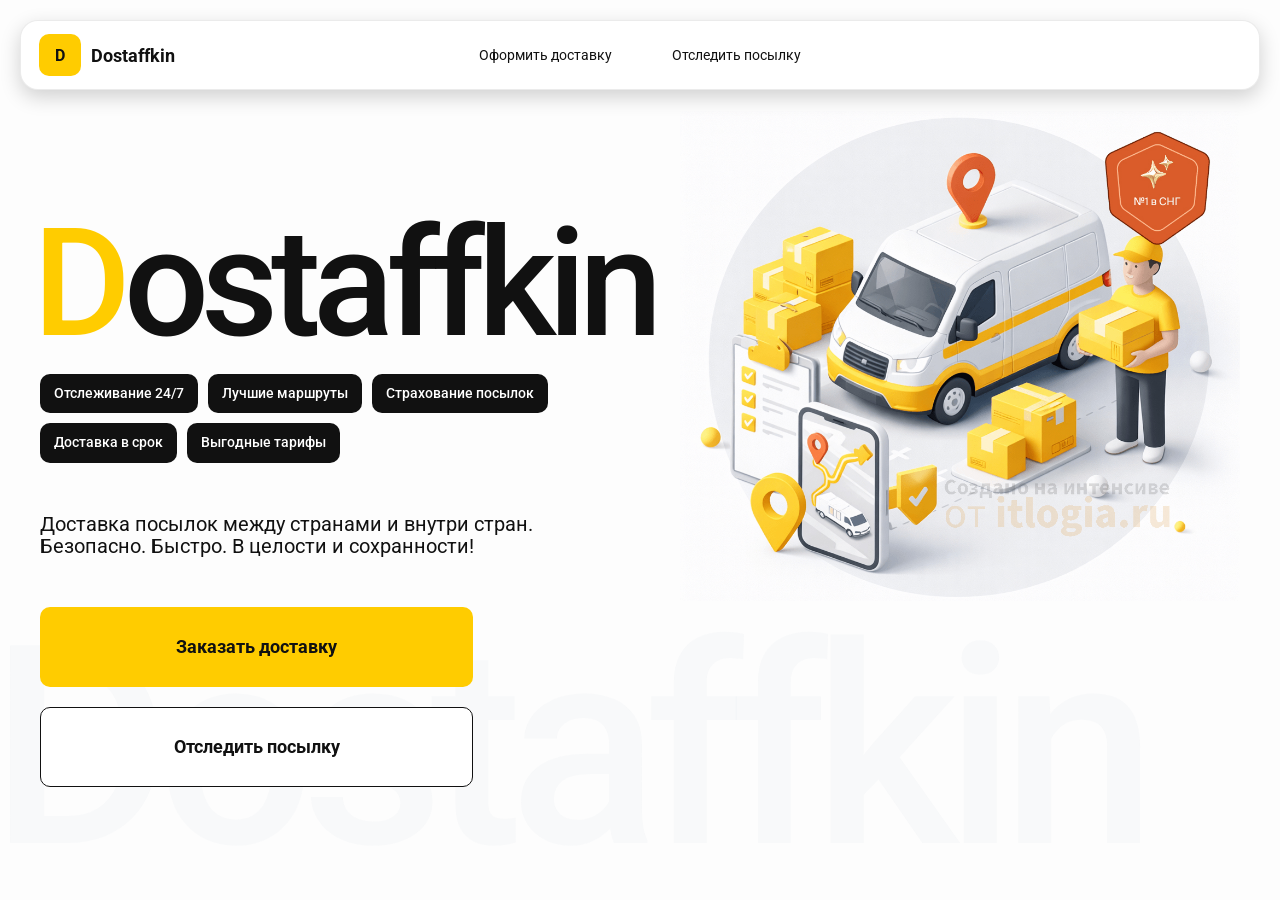
==== index.html @ 2352b493 "add files for home page" ====
<!DOCTYPE html>
<html lang="en">

<head>
    <meta charset="UTF-8">
    <meta name="viewport" content="width=device-width, initial-scale=1.0,maximum-scale=1,user-scalable=0">
    <title>Dostaffkin — Доставка посылок между странами и внутри стран. Безопасно. Быстро. В целости и сохранности!
    </title>
    <link rel="stylesheet" href="styles/base.css" />
    <link rel="stylesheet" href="styles/base_adaptive.css" />
    <link rel="stylesheet" href="styles/index.css" />
    <link rel="stylesheet" href="styles/index_adaptive.css" />
</head>

<body>
    <div class="container">
        <header class="header">
            <a class="header-brand" href="#">
                <div class="header-logo">D</div>
                <div class="header-title">Dostaffkin</div>
            </a>
            <nav class="header-menu">
                <a class="header-link" href="#">Оформить <span>доставку</span></a>
                <a class="header-link" href="#">Отследить <span>посылку</span></a>
            </nav>
        </header>
        <main class="main">
            <section class="main-info">
                <div class="main-title">
                    <span>D</span>ostaffkin
                </div>
                <div class="main-features">
                    <div class="main-feature">Отслеживание 24/7</div>
                    <div class="main-feature">Лучшие маршруты</div>
                    <div class="main-feature">Страхование посылок</div>
                    <div class="main-feature">Доставка в срок</div>
                    <div class="main-feature">Выгодные тарифы</div>
                </div>
                <div class="main-description">
                    Доставка посылок между странами и внутри стран.
                    Безопасно. Быстро. В целости и сохранности!
                </div>
                <div class="main-actions">
                    <a class="button" type="button" href="./order.html">Заказать доставку</a>
                    <a class="button button-white" type="button" href="./track.html">Отследить посылку</a>
                </div>
            </section>
            <div class="main-title-ghost">Dostaffkin</div>
            <section class="main-image">
                <img src="img/main-image.jpg" alt="Main image" />
            </section>
        </main>
    </div>
</body>

</html>
---- styles/base.css ----
*, *::before, *::after {
    box-sizing: border-box;
}

@font-face {
    font-family: "Roboto";
    src: url("../fonts/Roboto-Regular.ttf");
    font-weight: normal;
}

@font-face {
    font-family: "Roboto";
    src: url("../fonts/Roboto-Bold.ttf");
    font-weight: bold;
}

@font-face {
    font-family: "Roboto";
    src: url("../fonts/Roboto-Medium.ttf");
    font-weight: 500;
}

html, body {
    margin: 0;
    color: #111111;
    font-family: "Roboto", sans-serif;
}

body {
    background: #FDFDFD;
}

.header {
    border-radius: 18px;
    box-shadow: 0 7px 20px 0 #0000002E;
    backdrop-filter: blur(10px);
    background: #ffffff;
    left: 20px;
    border: 1px solid rgba(0, 0, 0, 0.08);
    position: fixed;
    right: 20px;
    top: 20px;
    padding: 14px 18px;
    height: 70px;
    display: flex;
    align-items: center;
    z-index: 6;
}

.header-brand {
    display: flex;
    align-items: center;
    text-decoration: none;
    gap: 10px;
}

.header-logo {
    width: 42px;
    height: 42px;
    border-radius: 10px;
    background: #FFCC00;
    display: grid;
    place-items: center;
    font-weight: bold;
    color: #111;
}

.header-title {
    font-size: 18px;
    font-weight: bold;
    color: #111111;
    text-decoration: none;
}

.header-menu {
    display: flex;
    align-items: center;
    gap: 60px;
    margin: 0;
    position: absolute;
    left: 50%;
    transform: translateX(-50%);
}

.header-link {
    font-size: 14px;
    color: #111111;
    text-decoration: none;
}

.button {
    border: 0;
    outline: none;
    height: 44px;
    border-radius: 10px;
    font-size: 14px;
    font-weight: bold;
    cursor: pointer;
    font-family: inherit;
    transition: transform .08s ease, opacity .12s ease;
    background: #ffcc00;
    color: #111111;
    text-align: center;
    text-decoration: none;
}

.button:hover {
    background-color: #E5BC19;
}

.button:disabled {
    cursor: not-allowed;
    background-color: #FADE6E;
    color: #787878;
    transform: none;
}

.button.button-white {
    background: #ffffff;
    border: 1px solid #111111;
}

.button.button-white:hover {
    background: rgb(241 241 241);
}
---- styles/base_adaptive.css ----
@media (max-width: 767px) {
    .header {
        left: 10px;
        right: 10px;
        top: 10px;
    }

    .header-link span {
        display: none;
    }

    .header-menu {
        gap: 20px;
        justify-content: flex-start;
        margin: 0 0 0 30px;
        position: static;
        transform: none;
    }
}

@media (max-width: 420px) {
    .header-title {
        display: none;
    }
}

@media (max-width: 374px) {
    .header-menu {
        gap: 10px;
        margin: 0 0 0 10px;
    }
}
---- styles/index.css ----
.container {
    overflow: hidden;
    min-height: 100vh;
}

.main {
    padding: 111px 40px 0px; /*0px снизу для удаления не нужного пространства и появления скоролл бара*/
    position: relative;
    display: flex;
}

.main-info {
    max-width: 840px;
    width: 100%;
    position: relative;
}

.main-title {
    margin-top: 98px;
    font-weight: 500;
    font-size: 200px;
    line-height: 1;
    letter-spacing: -0.05em;
    color: #111111;
    left: -15px;
    position: relative;
}

.main-title span {
    color: #ffcc00;
}

.main-features {
    margin-top: 15px;
    display: flex;
    flex-wrap: wrap;
    gap: 10px;
}

.main-feature {
    background: #111111;
    color: #ffffff;
    padding: 12px 14px;
    font-weight: 500;
    font-size: 14px;
    line-height: 1.1;
    border-radius: 10px;
}

.main-description {
    margin-top: 50px;
    max-width: 500px;
    font-size: 20px;
    line-height: 1.1;
    color: #111111;
}

.main-actions {
    margin-top: 50px;
    display: flex;
    flex-direction: column;
    gap: 20px;
}

.main-actions .button {
    height: 80px;
    width: 433px;
    font-size: 18px;
    font-weight: bold;
    place-items: center;
    display: grid;
}

.main-title-ghost { /*немного подправила значения left и bottom */
    position: absolute;
    z-index: -1;
    left: -10px;  
    bottom: -100px;
    font-weight: 500;
    font-size: 278px;
    line-height: 1;
    letter-spacing: -0.05em;
    color: #ECEDF04D;
}
.main-image {
    width: 1024px;
    top: 100px;
    z-index: -2;
}

.main-image img {
    width: 100%;
    max-width: 1024px;
    height: auto;
    display: block;
}
---- styles/index_adaptive.css ----
@media (max-width: 1760px) {
    .main-title {
        font-size: 150px;
        left: -7px;
    }

    .main-info {
        max-width: 640px;
    }
}

@media (max-width: 1200px) {
    .main-info {
        max-width: 540px;
    }

    .main {
        padding: 111px 20px 20px;
    }

    .main-title {
        font-size: 120px;
        left: -4px;
    }

    .main-title-ghost {
        font-size: 220px;
    }
}

@media (max-width: 1024px) {
    .main-title {
        margin-top: 30px;
    }

    .main {
        flex-direction: column-reverse;
    }

    .main-image {
        max-width: 350px;
        position: absolute;
        left: 370px;
        top: 370px;
    }

    .main-info {
        max-width: 100%;
    }

    .main-actions {
        gap: 10px;
    }

    .main-actions .button {
        height: 50px;
        font-size: 14px;
        width: auto;
        max-width: 300px;
    }

    .main-description {
        max-width: 350px;
    }
}

@media (max-width: 570px) {
    .main-title {
        font-size: 88px;
    }

    .main-description {
        max-width: 100%
    }

    .main-actions {
       width: 100%;
    }

    .main-actions .button {
        width: 100%;
        max-width: 100%
    }

    .main-image {
        max-width: 650px;
        position: absolute;
        left: 170px;
        top: 70px;
        opacity: 0.2;
    }
}

@media (max-width: 400px) {
    .main-title {
        font-size: 70px;
    }
}
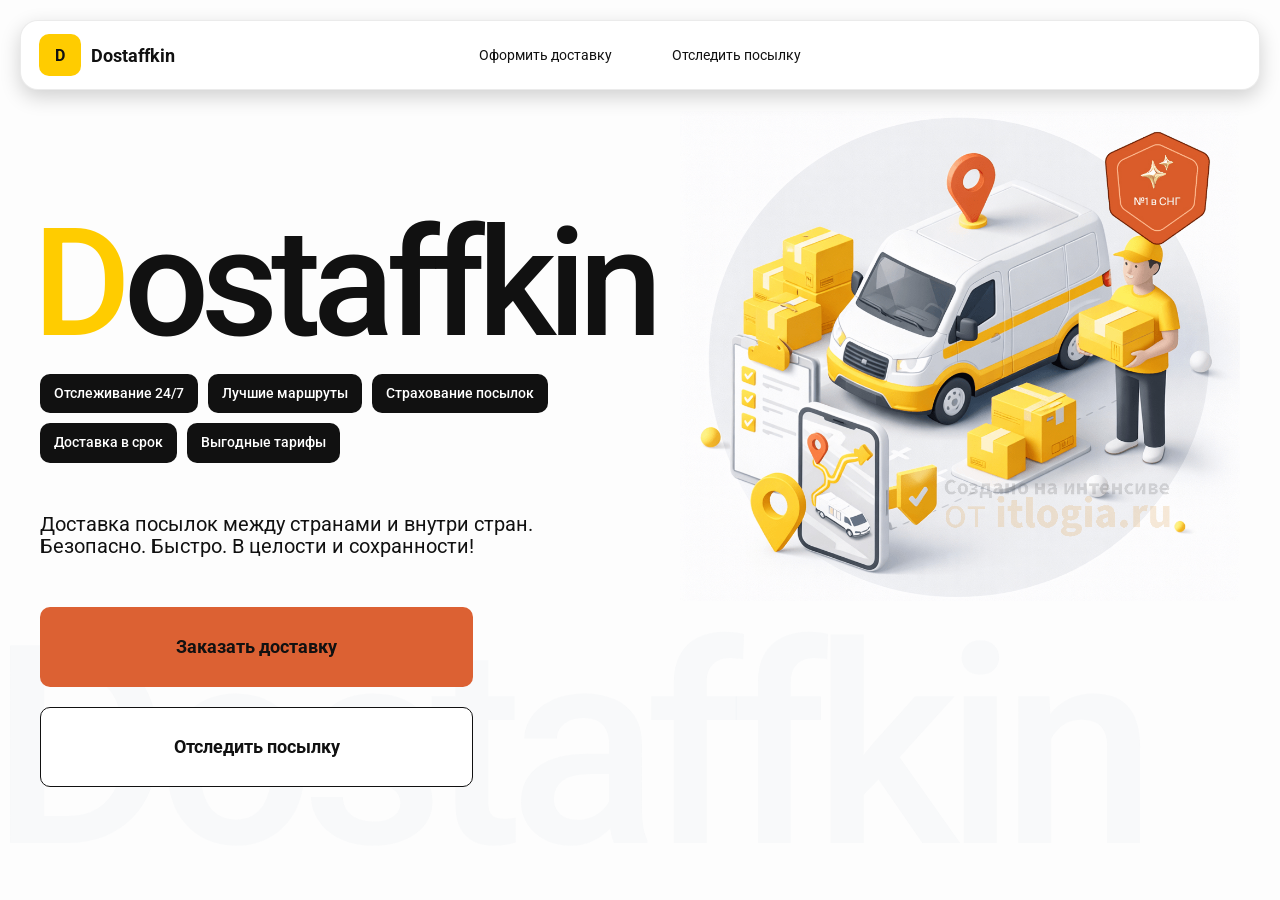
==== commit 89b4d6cc: "add order and track pages" ====
--- a/index.html
+++ b/index.html
@@ -20,8 +20,8 @@
                 <div class="header-title">Dostaffkin</div>
             </a>
             <nav class="header-menu">
-                <a class="header-link" href="#">Оформить <span>доставку</span></a>
-                <a class="header-link" href="#">Отследить <span>посылку</span></a>
+                <a class="header-link" href="order.html">Оформить <span>доставку</span></a>
+                <a class="header-link" href="track.html">Отследить <span>посылку</span></a>
             </nav>
         </header>
         <main class="main">
--- a/styles/base.css
+++ b/styles/base.css
@@ -98,7 +98,7 @@
     cursor: pointer;
     font-family: inherit;
     transition: transform .08s ease, opacity .12s ease;
-    background: #ffcc00;
+    background: #DC6133;
     color: #111111;
     text-align: center;
     text-decoration: none;
@@ -122,4 +122,74 @@
 
 .button.button-white:hover {
     background: rgb(241 241 241);
+}
+
+.main-field {
+    display: flex;
+    align-items: center;
+    margin-top: 6px;
+    gap: 10px;
+    border: 1px solid #1111111A;
+    background: #FAFAFA;
+    border-radius: 10px;
+    padding: 10px 12px;
+    position: relative;
+    box-sizing: border-box;
+    height: 50px;
+}
+
+.main-field.textarea {
+    height: auto;
+}
+
+.main-pin {
+    width: 28px;
+    height: 28px;
+    border-radius: 10px;
+    background: rgba(17, 17, 17, 0.08);
+    display: grid;
+    place-items: center;
+    flex: 0 0 auto;
+    position: relative;
+}
+
+.main-pin::before {
+    content: "";
+    width: 8px;
+    height: 8px;
+    border-radius: 999px;
+    background: orange;
+    opacity: .75;
+    display: block;
+}
+
+.main-field:last-child .main-pin::before {
+    background: green;
+    opacity: .85;
+}
+
+input, textarea {
+    width: 100%;
+    border: 0;
+    outline: none;
+    background: transparent;
+    font-size: 14px;
+    color: #111111;
+    font-family: inherit;
+}
+
+textarea {
+    resize: vertical;
+    min-height: 72px;
+    padding: 2px 0;
+}
+
+input::placeholder, textarea::placeholder {
+    color: #7C7C7C;
+}
+
+.main-field:focus-within {
+    border-color: rgba(0, 0, 0, 0.20);
+    box-shadow: 0 0 0 4px rgba(255, 204, 0, 0.35);
+    background: rgba(255, 255, 255, 0.75);
 }
